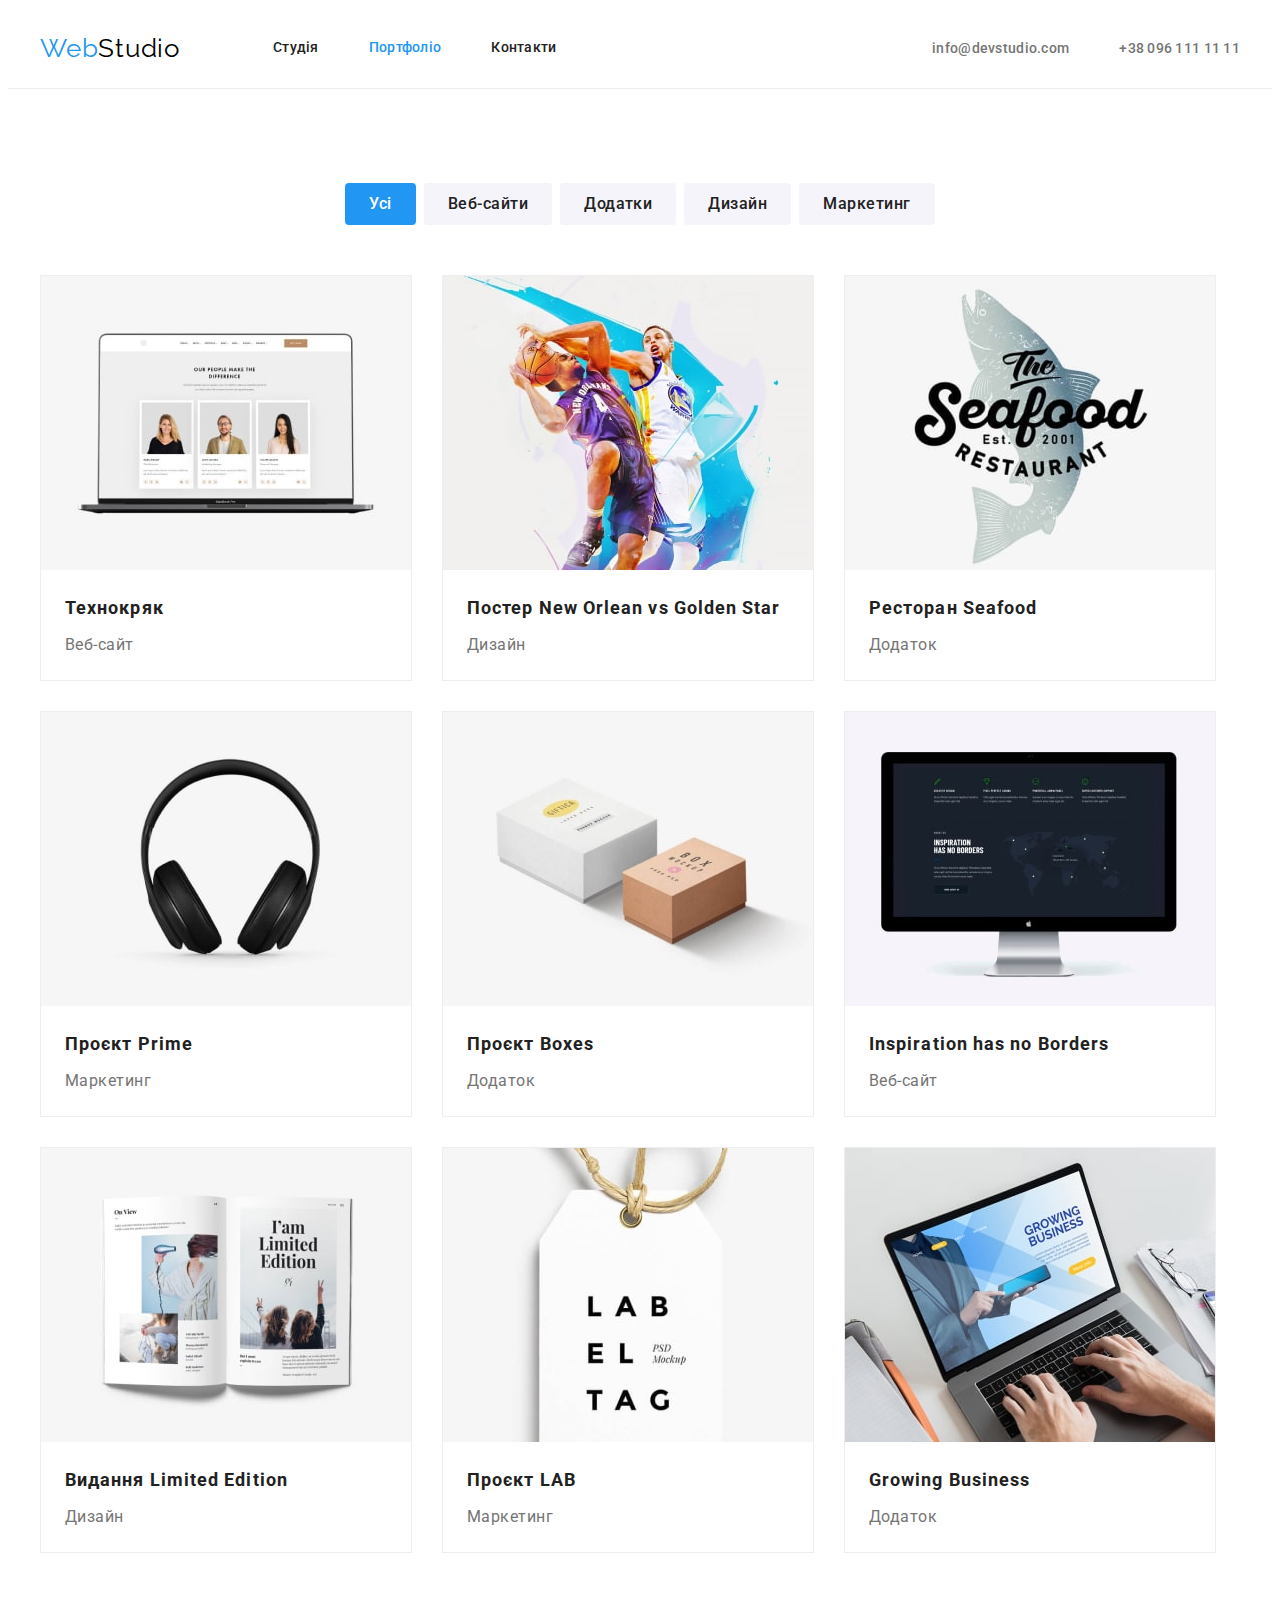
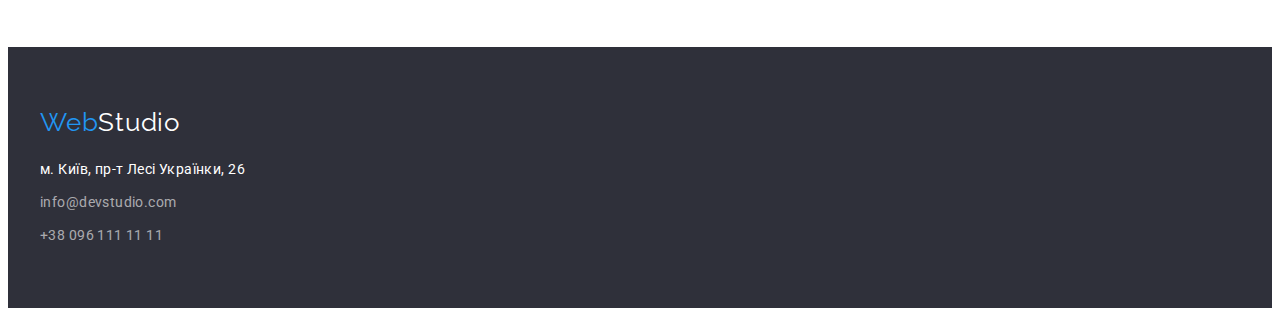
==== portfolio.html @ d5bdc5e8 "Initial commit" ====
<!DOCTYPE html>
<html lang="uk">
  <head>
    <meta charset="UTF-8" />
    <meta http-equiv="X-UA-Compatible" content="IE=edge" />
    <meta name="viewport" content="width=device-width, initial-scale=1.0" />

    <title>Portfolio</title>

    <!-- font famaly -->
    <link rel="preconnect" href="https://fonts.googleapis.com" />
    <link rel="preconnect" href="https://fonts.gstatic.com" crossorigin />
    <link
      href="https://fonts.googleapis.com/css2?family=Raleway:wght@700&family=Roboto:wght@400;500;700;900&display=swap"
      rel="stylesheet"
    />

    <!-- normalize -->
    <link
      rel="stylesheet"
      href="https://cdnjs.cloudflare.com/ajax/libs/modern-normalize/1.1.0/modern-normalize.min.css"
      integrity="sha512-wpPYUAdjBVSE4KJnH1VR1HeZfpl1ub8YT/NKx4PuQ5NmX2tKuGu6U/JRp5y+Y8XG2tV+wKQpNHVUX03MfMFn9Q=="
      crossorigin="anonymous"
      referrerpolicy="no-referrer"
    />

    <!-- base style -->
    <link rel="stylesheet" href="./css/styles.css" />
  </head>

  <!-- body -->

  <body>
    <!-- header -->

    <header class="header">
      <div class="header-container container">
        <nav class="header-nav">
          <a class="logo link" href="./index.html"
            >Web<span class="logo-header">Studio</span></a
          >
          <ul class="nav-list list">
            <li class="nav-item">
              <a href="./index.html" class="nav-link link">Студія</a>
            </li>
            <li class="nav-item">
              <a href="./portfolio.html" class="nav-link link current"
                >Портфоліо</a
              >
            </li>
            <li class="nav-item">
              <a href="" class="nav-link link">Контакти</a>
            </li>
          </ul>
        </nav>

        <ul class="nav-contacts list">
          <li>
            <a href="mailto:info@devstudio.com" class="header-contacts link"
              >info@devstudio.com</a
            >
          </li>
          <li>
            <a href="tel:+380961111111" class="header-contacts link"
              >+38 096 111 11 11</a
            >
          </li>
        </ul>
      </div>
    </header>

    <!-- main -->

    <main>
      <section class="filter-buttons section">
        <div class="container">
          <h1 class="visually-hidden">Buttons</h1>
          <ul class="btn-list list">
            <li class="btn-item">
              <button class="filter-btn active" type="button">Усі</button>
            </li>
            <li class="btn-item">
              <button class="filter-btn" type="button">Веб-сайти</button>
            </li>
            <li class="btn-item">
              <button class="filter-btn" type="button">Додатки</button>
            </li>
            <li class="btn-item">
              <button class="filter-btn" type="button">Дизайн</button>
            </li>
            <li class="btn-item">
              <button class="filter-btn" type="button">Маркетинг</button>
            </li>
          </ul>

          <ul class="portfolio list">
            <li class="portfolio-item">
              <img
                src="./images/portfolio/portfolio1.jpg"
                alt="portfolio"
                width="370"
                height="294"
              />
              <h3 class="filter-title">Технокряк</h3>
              <p class="filter-info">Веб-сайт</p>
            </li>
            <li class="portfolio-item">
              <img
                src="./images/portfolio/portfolio2.jpg"
                alt="portfolio"
                width="370"
                height="294"
              />
              <h3 lang="en" class="filter-title">
                Постер New Orlean vs Golden Star
              </h3>
              <p class="filter-info">Дизайн</p>
            </li>
            <li class="portfolio-item">
              <img
                src="./images/portfolio/portfolio3.jpg"
                alt="portfolio"
                width="370"
                height="294"
              />
              <h3 lang="en" class="filter-title">Ресторан Seafood</h3>
              <p class="filter-info">Додаток</p>
            </li>
            <li class="portfolio-item">
              <img
                src="./images/portfolio/portfolio4.jpg"
                alt="portfolio"
                width="370"
                height="294"
              />
              <h3 lang="en" class="filter-title">Проєкт Prime</h3>
              <p class="filter-info">Маркетинг</p>
            </li>
            <li class="portfolio-item">
              <img
                src="./images/portfolio/portfolio5.jpg"
                alt="portfolio"
                width="370"
                height="294"
              />
              <h3 lang="en" class="filter-title">Проєкт Boxes</h3>
              <p class="filter-info">Додаток</p>
            </li>
            <li class="portfolio-item">
              <img
                src="./images/portfolio/portfolio6.jpg"
                alt="portfolio"
                width="370"
                height="294"
              />
              <h3 lang="en" class="filter-title">Inspiration has no Borders</h3>
              <p class="filter-info">Веб-сайт</p>
            </li>
            <li class="portfolio-item">
              <img
                src="./images/portfolio/portfolio7.jpg"
                alt="portfolio"
                width="370"
                height="294"
              />
              <h3 lang="en" class="filter-title">Видання Limited Edition</h3>
              <p class="filter-info">Дизайн</p>
            </li>
            <li class="portfolio-item">
              <img
                src="./images/portfolio/portfolio8.jpg"
                alt="portfolio"
                width="370"
                height="294"
              />
              <h3 lang="en" class="filter-title">Проєкт LAB</h3>
              <p class="filter-info">Маркетинг</p>
            </li>
            <li class="portfolio-item">
              <img
                src="./images/portfolio/portfolio9.jpg"
                alt="portfolio"
                width="370"
                height="294"
              />
              <h3 lang="en" class="filter-title">Growing Business</h3>
              <p class="filter-info">Додаток</p>
            </li>
          </ul>
        </div>
      </section>
    </main>

    <!-- footer -->

    <footer class="footer">
      <div class="container">
        <a class="footer-logo link" href="./index.html"
          >Web<span class="logo-footer">Studio</span></a
        >
        <address style="font-style: normal">
          <ul class="footer-nav-list list">
            <li class="footer-item">
              <a
                class="footer-address link"
                href="https://goo.gl/maps/vNX5dQd5ckoSvN4Q9"
                target="_blank"
                rel="noopener noreferrer nofollow"
                >м. Київ, пр-т Лесі Українки, 26</a
              >
            </li>

            <li class="footer-item">
              <a href="mailto:info@devstudio.com" class="footer-contacts link"
                >info@devstudio.com</a
              >
            </li>

            <li class="footer-item">
              <a href="tel:+380961111111" class="footer-contacts link"
                >+38 096 111 11 11</a
              >
            </li>
          </ul>
        </address>
      </div>
    </footer>
  </body>
</html>
---- css/styles.css ----
:root {
  --attention-color: #2196f3;
  --text-color: #212121;
  --hat-color: #ffffff;
  --feature-color: #757575;
  --background-section: #2f303a;
}

body {
  font-family: "Roboto", Verdana, sans-serif;
  color: var(--text-color);
  font-size: 14px;
  background-color: var(--hat-color);
}

/* reset */
h1,
h2,
h3,
h4,
h5,
h6,
p {
  margin: 0;
}

.list {
  padding: 0;
  margin: 0;
  list-style: none;
}

.link {
  text-decoration: none;
  color: inherit;
}

img {
  display: block;
  max-width: 100%;
  height: auto;
}

address {
  font-style: normal;
}

/* components */

.container {
  width: 1200px;
  margin: 0 auto;
  padding: 0 15px;
}

.section {
  padding: 94px 0;
}

.section-title {
  margin-bottom: 50px;
  font-size: 36px;
  line-height: 1.16;
  text-align: center;
  letter-spacing: 0.03em;
}

.visually-hidden {
  position: absolute;
  width: 1px;
  height: 1px;
  margin: -1px;
  border: 0;
  padding: 0;

  white-space: nowrap;
  clip-path: inset(100%);
  clip: rect(0 0 0 0);
  overflow: hidden;
}

/* ----------header---------- */

.header {
  border-bottom: 1px solid #ececec;
}

.logo {
  font-family: "Raleway";
  font-size: 26px;
  line-height: 1.19;
  letter-spacing: 0.03em;
  margin-right: 93px;
  color: var(--attention-color);
}

.logo-header {
  color: #000000;
}

.nav-link {
  display: block;
  font-weight: 500;
  line-height: 1.14;
  letter-spacing: 0.02em;
  padding: 32px 0;

  color: var(--text-color);
}

.nav-link:hover,
.nav-link:focus,
.header-contacts:hover,
.header-contacts:focus,
.current {
  color: var(--attention-color);
}

.header-container {
  display: flex;
  align-items: center;
}

.header-nav {
  display: flex;
  align-items: center;
  margin-right: auto;
}

.nav-list {
  display: flex;
  align-items: center;
  gap: 50px;
}

.nav-contacts {
  display: flex;
  align-items: center;
  gap: 50px;
}

.header-contacts {
  font-weight: 500;
  line-height: 1.14;
  letter-spacing: 0.02em;
  padding: 32px 0;

  color: var(--feature-color);
}

/* ----------header---------- */

/* -------------hero----------- */

.hero {
  background-color: var(--background-section);
  padding: 200px 0;
  text-align: center;
}
.hero-title {
  margin-bottom: 30px;
  font-weight: 900;
  font-size: 44px;
  line-height: 1.36;
  letter-spacing: 0.06em;
  width: 696px;
  margin-left: auto;
  margin-right: auto;
  text-transform: uppercase;
  color: var(--hat-color);
}

.hero-btn {
  font-weight: 700;
  font-size: 16px;
  line-height: 1.88;
  padding: 10px 32px;
  letter-spacing: 0.06em;
  border-radius: 4px;
  cursor: pointer;
  border-color: transparent;
  box-shadow: 0px 4px 4px rgba(0, 0, 0, 0.15);
  color: var(--hat-color);
  background-color: var(--attention-color);
}

.hero-btn:hover,
.hero-btn:focus {
  background-color: var(--hat-color);
  color: var(--attention-color);
}

/* -------------about----------- */

.about {
  padding-bottom: 0;
}

.about-list {
  display: flex;
  gap: 30px;
}

.about-item {
  width: 270px;
}

.about-title {
  font-size: 14px;
  margin-bottom: 10px;
  line-height: 16px;
  letter-spacing: 0.03em;
  text-transform: uppercase;

  color: var(--text-color);
}

.about-text {
  line-height: 1.71;
  letter-spacing: 0.03em;
  color: var(--feature-color);
}

/* -------------activity----------- */

.activity-list {
  gap: 30px;
}

/* ----------team---------- */

.team {
  background-color: #f5f4fa;
}

.team-list {
  gap: 30px;
}

.team-item {
  padding-bottom: 30px;
  text-align: center;
  background-color: var(--hat-color);
  box-shadow: 0px 1px 3px rgba(0, 0, 0, 0.12), 0px 1px 1px rgba(0, 0, 0, 0.14),
    0px 2px 1px rgba(0, 0, 0, 0.2);
  border-radius: 0px 0px 4px 4px;
}

.team-name {
  margin-top: 30px;
  margin-bottom: 10px;
  font-weight: 500;
  font-size: 16px;
  line-height: 1.18;
  letter-spacing: 0.03em;
}

.team-position {
  margin-bottom: 0;
  font-size: 16px;
  line-height: 1.18;
  letter-spacing: 0.03em;

  color: var(--feature-color);
}

/* ----------footer---------- */

.footer {
  padding: 60px 0;
  background-color: var(--background-section);
}

.footer-logo {
  font-family: "Raleway";
  font-size: 26px;
  line-height: 1.19;
  letter-spacing: 0.03em;
  display: block;
  margin-bottom: 20px;
  color: var(--attention-color);
}

.logo-footer {
  color: var(--hat-color);
}

.footer-item {
  margin-bottom: 9px;
}

.footer-item:last-child {
  margin-bottom: 0;
}

.footer-address {
  line-height: 1.71;
  letter-spacing: 0.03em;
  color: var(--hat-color);
}

.footer-contacts {
  line-height: 1.71;
  letter-spacing: 0.03em;
  color: rgba(255, 255, 255, 0.6);
}

.nav-link:hover,
.nav-link:focus,
.footer-contacts:hover,
.footer-contacts:focus {
  color: var(--attention-color);
}

/* ----------portfolio-html---------- */

.filter-btn {
  font-family: "Roboto", sans-serif;
  font-weight: 500;
  font-size: 16px;
  line-height: 1.62;
  text-align: center;
  letter-spacing: 0.03em;
  cursor: pointer;
  padding: 6px 22px;
  color: var(--text-color);
  background-color: #f5f4fa;
  border-radius: 4px;
  border-color: transparent;
}

.filter-btn.active {
  background-color: var(--attention-color);
  color: var(--hat-color);
}

.filter-btn:hover,
.filter-btn:focus {
  background-color: var(--attention-color);
  color: var(--hat-color);
}

.btn-list {
  display: flex;
  align-items: center;
  justify-content: center;
  gap: 8px;
  margin-bottom: 50px;
  padding: 0;
}

.filter-title {
  padding: 20px 24px 0 24px;
  font-size: 18px;
  line-height: 2;
  letter-spacing: 0.06em;
  margin-bottom: 4px;
}

.filter-info {
  padding: 0px 24px 20px 24px;
  font-size: 16px;
  line-height: 1.88;

  letter-spacing: 0.03em;

  color: var(--feature-color);
}

.portfolio {
  display: flex;
  flex-wrap: wrap;
  gap: 30px;
  padding: 0;
  list-style: none;
}

.portfolio-item {
  width: 370px;
  background-color: var(--hat-color);
  border: 1px solid #eeeeee;
}
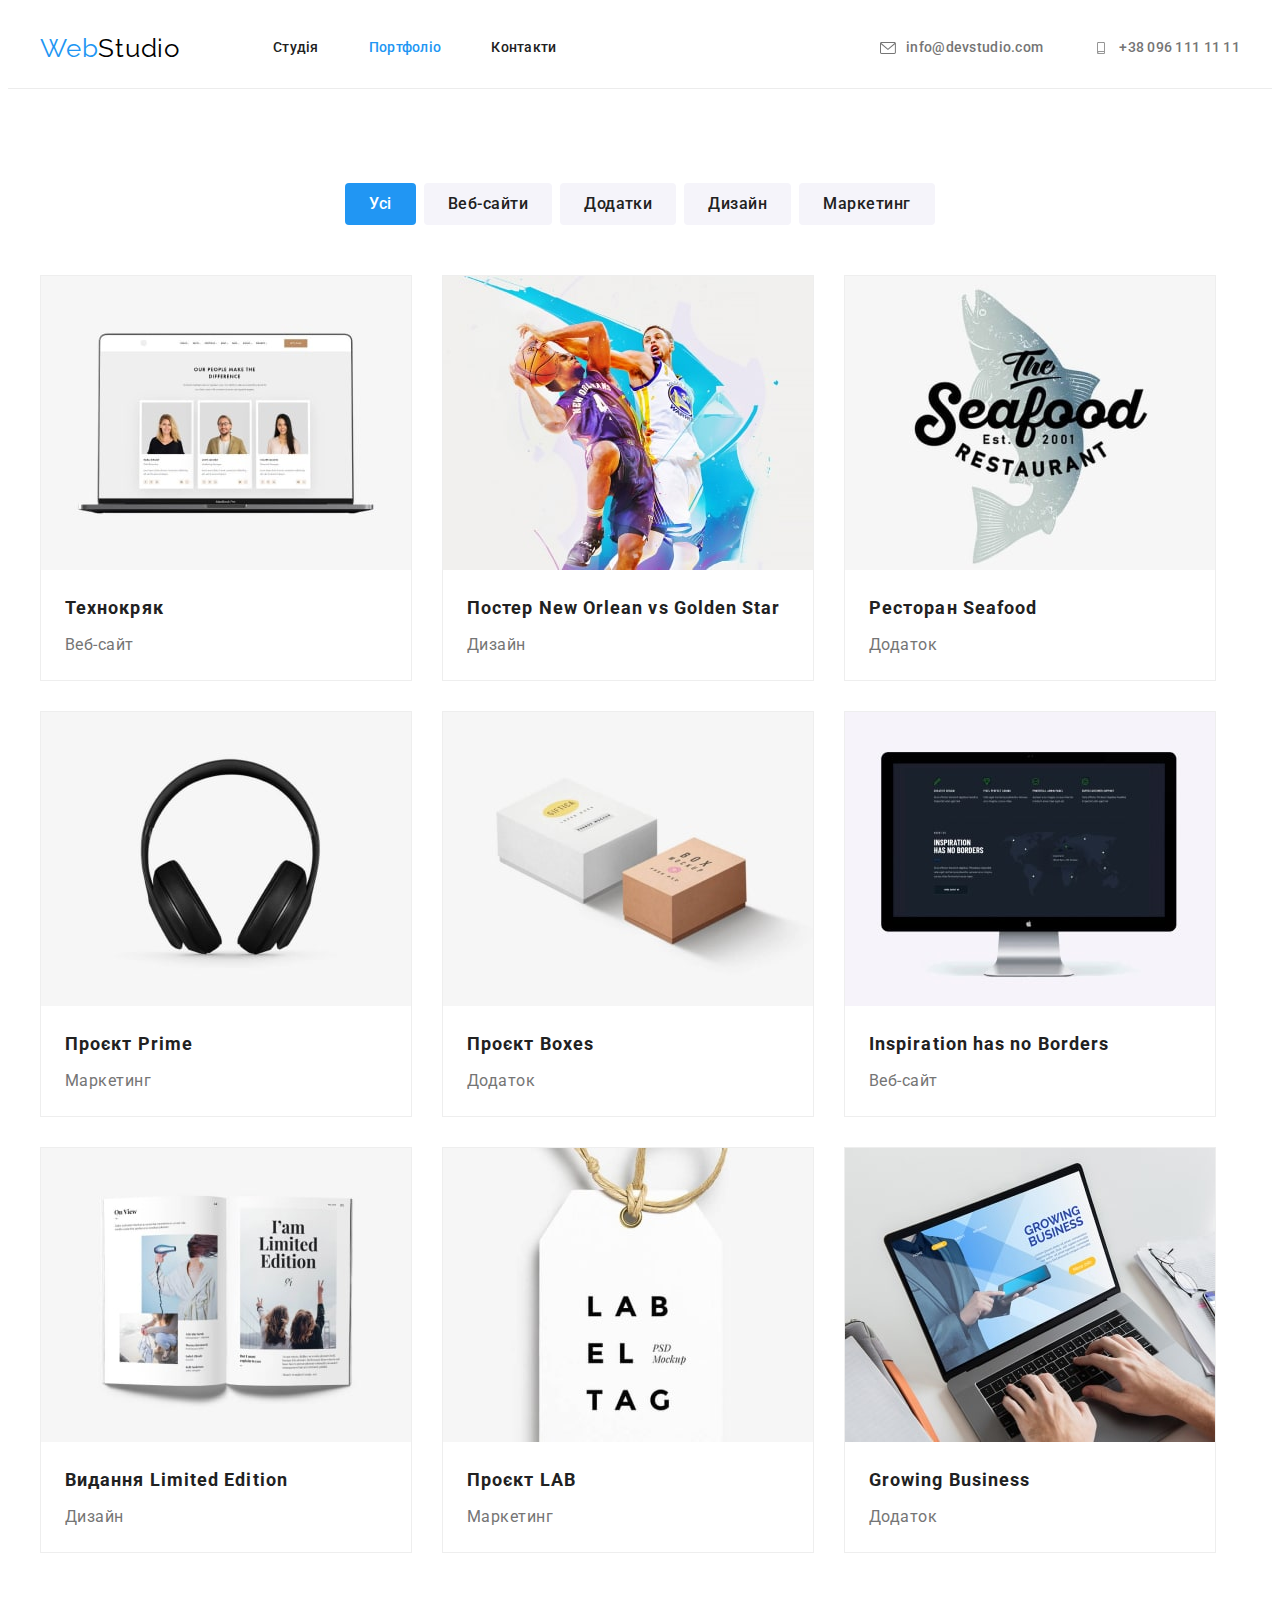
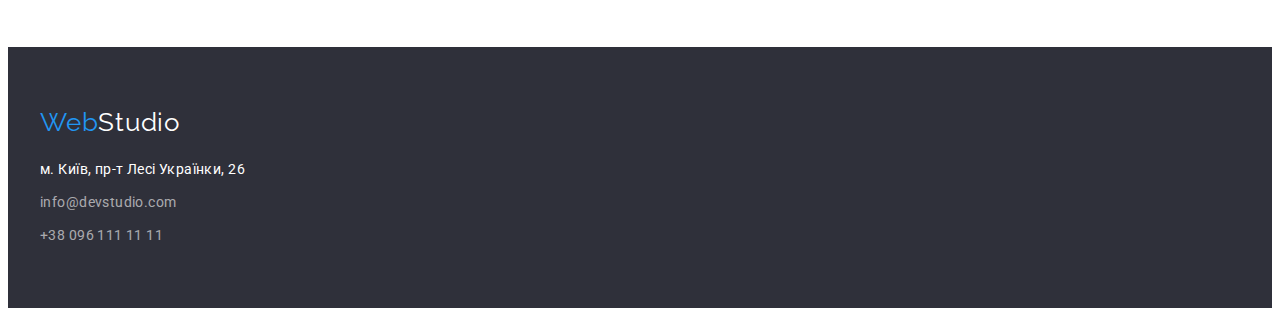
==== commit 48246b92: "add-icons" ====
--- a/portfolio.html
+++ b/portfolio.html
@@ -57,12 +57,18 @@
         <ul class="nav-contacts list">
           <li>
             <a href="mailto:info@devstudio.com" class="header-contacts link"
-              >info@devstudio.com</a
+              ><svg class="contact-icons" width="16" height="12">
+                <use href="./images/icons/icons.svg#icon-envelope"></use>
+              </svg>
+              info@devstudio.com</a
             >
           </li>
           <li>
-            <a href="tel:+380961111111" class="header-contacts link"
-              >+38 096 111 11 11</a
+            <a href="tel:+380961111111" class="header-contacts link">
+              <svg class="contact-icons" width="16" height="12">
+                <use href="./images/icons/icons.svg#icon-smartphone"></use>
+              </svg>
+              +38 096 111 11 11</a
             >
           </li>
         </ul>
--- a/css/styles.css
+++ b/css/styles.css
@@ -140,6 +140,9 @@
 }
 
 .header-contacts {
+  display: flex;
+  align-items: center;
+  gap: 10px;
   font-weight: 500;
   line-height: 1.14;
   letter-spacing: 0.02em;
@@ -148,7 +151,9 @@
   color: var(--feature-color);
 }
 
-/* ----------header---------- */
+.contact-icons {
+  fill: currentColor;
+}
 
 /* -------------hero----------- */
 
@@ -190,6 +195,22 @@
   color: var(--attention-color);
 }
 
+.hero-container {
+  max-width: 1600px;
+  height: 600px;
+  margin-left: auto;
+  margin-right: auto;
+  background-image: linear-gradient(
+      to top,
+      rgba(47, 48, 58, 0.4),
+      rgba(47, 48, 58, 0.4)
+    ),
+    url(../images/hero/hero-Img.jpg);
+  background-position: center;
+  background-repeat: no-repeat;
+  background-size: cover;
+}
+
 /* -------------about----------- */
 
 .about {
@@ -199,6 +220,18 @@
 .about-list {
   display: flex;
   gap: 30px;
+}
+
+.about-container {
+  padding-bottom: 30px;
+}
+
+.about-icons {
+  margin-right: 19px;
+  justify-content: center;
+  align-items: center;
+  border-radius: 4px;
+  background-color: #f5f4fa;
 }
 
 .about-item {
@@ -264,6 +297,43 @@
   color: var(--feature-color);
 }
 
+.socials {
+  display: flex;
+  justify-content: center;
+  align-items: center;
+}
+
+.socials-link {
+  display: flex;
+  justify-content: center;
+  align-items: center;
+  width: 44px;
+  height: 44px;
+  border-radius: 50%;
+  background-color: #2196f3;
+}
+
+/* ----------client---------- */
+
+.client-container {
+  display: flex;
+}
+
+.client-icons {
+  fill: #AFB1B8;;
+  margin-top: 114px;
+  margin-right: 30px;
+  justify-content: center;
+  align-items: center;
+  border: 1px solid #afb1b8;
+  border-radius: 4px;
+}
+
+.client-icons:hover, .client-icons:focus {
+  fill: var(--attention-color);
+  border: 1px solid var(--attention-color);
+}
+
 /* ----------footer---------- */
 
 .footer {
@@ -338,6 +408,7 @@
 .filter-btn:focus {
   background-color: var(--attention-color);
   color: var(--hat-color);
+  box-shadow: 0px 3px 1px rgba(0, 0, 0, 0.1), 0px 1px 2px rgba(0, 0, 0, 0.08), 0px 2px 2px rgba(0, 0, 0, 0.12);
 }
 
 .btn-list {
@@ -380,3 +451,8 @@
   background-color: var(--hat-color);
   border: 1px solid #eeeeee;
 }
+
+.portfolio-item:hover,
+.portfolio-item:focus {
+  box-shadow: 0px 1px 1px rgba(0, 0, 0, 0.12), 0px 4px 4px rgba(0, 0, 0, 0.06), 1px 4px 6px rgba(0, 0, 0, 0.16);
+}
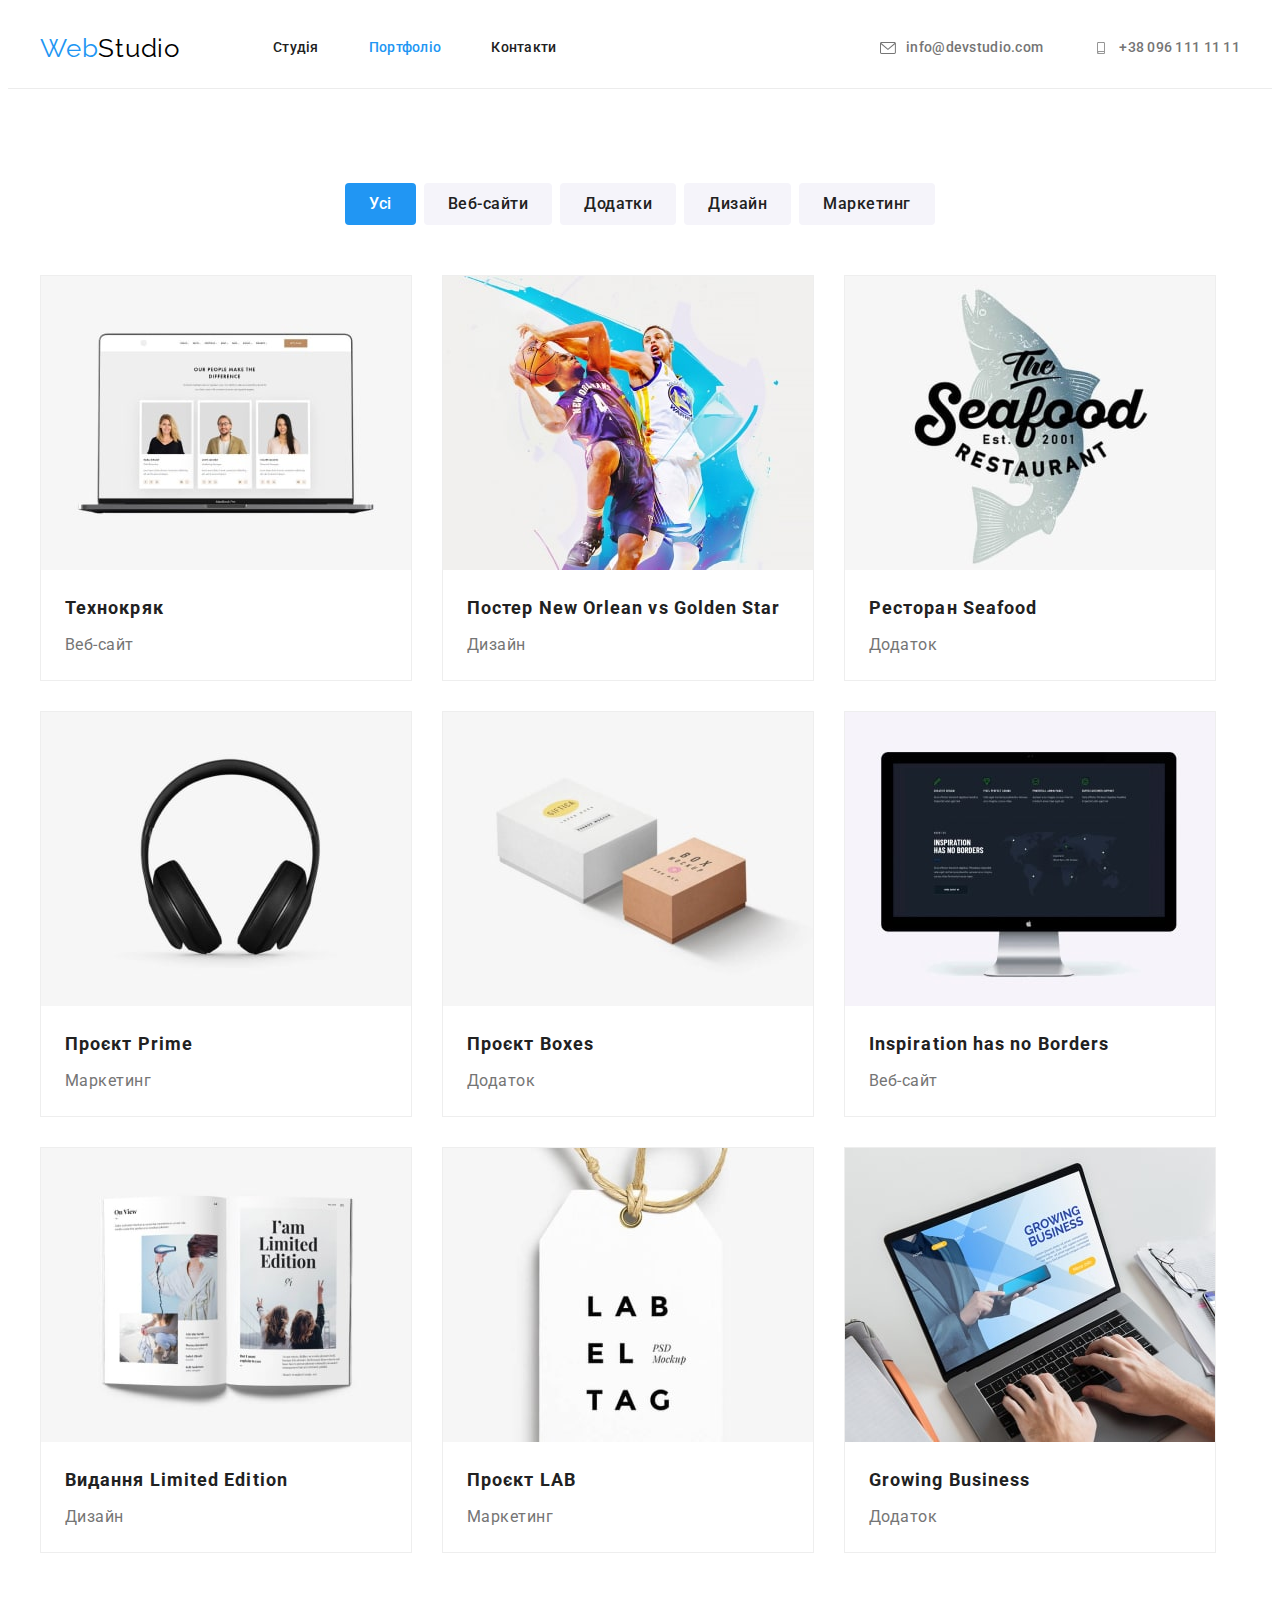
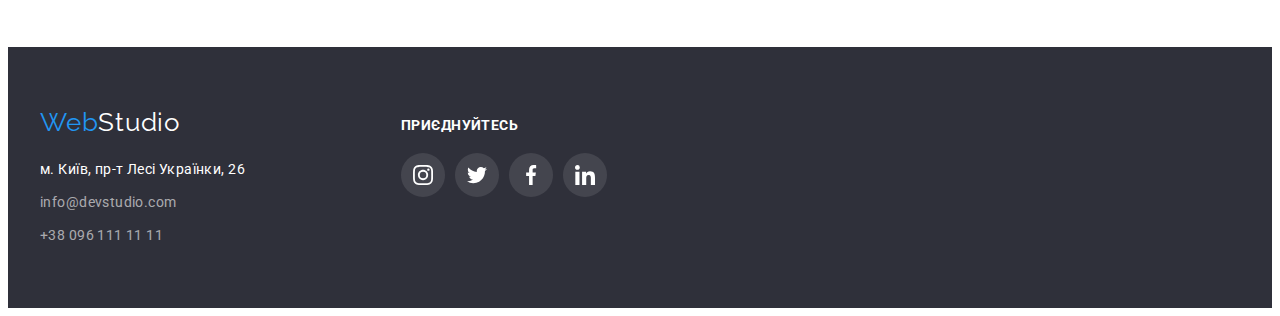
==== commit 83234254: "finished-hw-4" ====
--- a/portfolio.html
+++ b/portfolio.html
@@ -200,35 +200,100 @@
     <!-- footer -->
 
     <footer class="footer">
-      <div class="container">
-        <a class="footer-logo link" href="./index.html"
-          >Web<span class="logo-footer">Studio</span></a
-        >
-        <address style="font-style: normal">
-          <ul class="footer-nav-list list">
-            <li class="footer-item">
+      <div class="footer-container container">
+        <div class="address">
+          <a class="footer-logo link" href="./index.html"
+            >Web<span class="logo-footer">Studio</span></a
+          >
+          <address style="font-style: normal">
+            <ul class="footer-nav-list list">
+              <li class="footer-item">
+                <a
+                  class="footer-address link"
+                  href="https://goo.gl/maps/vNX5dQd5ckoSvN4Q9"
+                  target="_blank"
+                  rel="noopener noreferrer nofollow"
+                  >м. Київ, пр-т Лесі Українки, 26</a
+                >
+              </li>
+
+              <li class="footer-item">
+                <a href="mailto:info@devstudio.com" class="footer-contacts link"
+                  >info@devstudio.com</a
+                >
+              </li>
+
+              <li class="footer-item">
+                <a href="tel:+380961111111" class="footer-contacts link"
+                  >+38 096 111 11 11</a
+                >
+              </li>
+            </ul>
+          </address>
+        </div>
+
+        <!-- join -->
+
+        <div class="join">
+          <h2 class="join-title">ПРИЄДНУЙТЕСЬ</h2>
+          <ul class="join-list list">
+            <li class="join-item">
               <a
-                class="footer-address link"
-                href="https://goo.gl/maps/vNX5dQd5ckoSvN4Q9"
+                class="join-link link"
+                href="https://www.instagram.com/"
                 target="_blank"
-                rel="noopener noreferrer nofollow"
-                >м. Київ, пр-т Лесі Українки, 26</a
-              >
-            </li>
-
-            <li class="footer-item">
-              <a href="mailto:info@devstudio.com" class="footer-contacts link"
-                >info@devstudio.com</a
-              >
-            </li>
-
-            <li class="footer-item">
-              <a href="tel:+380961111111" class="footer-contacts link"
-                >+38 096 111 11 11</a
-              >
+                rel="noopener noreferrer"
+                aria-label="Instagram icon"
+              >
+                <svg class="join-icons" width="20" height="20">
+                  <use href="./images/icons/icons.svg#icon-instagram"></use>
+                </svg>
+              </a>
+            </li>
+
+            <li class="join-item">
+              <a
+                class="join-link link"
+                href="https://twitter.com/"
+                target="_blank"
+                rel="noopener noreferrer"
+                aria-label="Twitter icon"
+              >
+                <svg class="join-icons" width="20" height="20">
+                  <use href="./images/icons/icons.svg#icon-twitter"></use>
+                </svg>
+              </a>
+            </li>
+
+            <li class="join-item">
+              <a
+                class="join-link link"
+                href="https://uk-ua.facebook.com/"
+                target="_blank"
+                rel="noopener noreferrer"
+                aria-label="Facebook icon"
+              >
+                <svg class="join-icons" width="20" height="20">
+                  <use href="./images/icons/icons.svg#icon-facebook"></use>
+                </svg>
+              </a>
+            </li>
+
+            <li class="join-item">
+              <a
+                class="join-link link"
+                href="https://ua.linkedin.com/"
+                target="_blank"
+                rel="noopener noreferrer"
+                aria-label="Linkedin icon"
+              >
+                <svg class="join-icons" width="20" height="20">
+                  <use href="./images/icons/icons.svg#icon-linkedin"></use>
+                </svg>
+              </a>
             </li>
           </ul>
-        </address>
+        </div>
       </div>
     </footer>
   </body>
--- a/css/styles.css
+++ b/css/styles.css
@@ -223,15 +223,17 @@
 }
 
 .about-container {
-  padding-bottom: 30px;
-}
-
-.about-icons {
-  margin-right: 19px;
+  display: flex;
+  width: 270px;
+  height: 120px;
+  margin-bottom: 30px;
   justify-content: center;
   align-items: center;
   border-radius: 4px;
   background-color: #f5f4fa;
+}
+
+.about-icons {
 }
 
 .about-item {
@@ -271,7 +273,6 @@
 }
 
 .team-item {
-  padding-bottom: 30px;
   text-align: center;
   background-color: var(--hat-color);
   box-shadow: 0px 1px 3px rgba(0, 0, 0, 0.12), 0px 1px 1px rgba(0, 0, 0, 0.14),
@@ -279,8 +280,12 @@
   border-radius: 0px 0px 4px 4px;
 }
 
+.team-wrapper {
+  padding-top: 30px;
+  padding-bottom: 30px;
+}
+
 .team-name {
-  margin-top: 30px;
   margin-bottom: 10px;
   font-weight: 500;
   font-size: 16px;
@@ -289,7 +294,7 @@
 }
 
 .team-position {
-  margin-bottom: 0;
+  margin-bottom: 16px;
   font-size: 16px;
   line-height: 1.18;
   letter-spacing: 0.03em;
@@ -307,29 +312,40 @@
   display: flex;
   justify-content: center;
   align-items: center;
+  width: 100%;
+  height: 100%;
+  border-radius: 50%;
+  fill: #afb1b8;
+}
+
+.socials-link:hover,
+.socials-link:focus {
+  background-color: var(--attention-color);
+  fill: var(--hat-color);
+}
+
+.social-item {
   width: 44px;
   height: 44px;
-  border-radius: 50%;
-  background-color: #2196f3;
 }
 
 /* ----------client---------- */
 
 .client-container {
   display: flex;
+  gap: 30px;
 }
 
 .client-icons {
-  fill: #AFB1B8;;
-  margin-top: 114px;
-  margin-right: 30px;
+  fill: #afb1b8;
   justify-content: center;
   align-items: center;
   border: 1px solid #afb1b8;
   border-radius: 4px;
 }
 
-.client-icons:hover, .client-icons:focus {
+.client-icons:hover,
+.client-icons:focus {
   fill: var(--attention-color);
   border: 1px solid var(--attention-color);
 }
@@ -339,6 +355,11 @@
 .footer {
   padding: 60px 0;
   background-color: var(--background-section);
+}
+
+.footer-container {
+  display: flex;
+  gap: 156px;
 }
 
 .footer-logo {
@@ -380,6 +401,52 @@
 .footer-contacts:hover,
 .footer-contacts:focus {
   color: var(--attention-color);
+}
+
+/* ----------join---------- */
+.join {
+  margin-top: 10px;
+}
+
+.join-title {
+  display: flex;
+  align-items: center;
+  margin-bottom: 20px;
+
+  font-size: 14px;
+  line-height: 16px;
+  letter-spacing: 0.03em;
+  text-transform: uppercase;
+
+  color: var(--hat-color);
+}
+
+.join-list {
+  display: flex;
+  justify-content: center;
+  align-items: center;
+  gap: 10px;
+}
+
+.join-link {
+  display: flex;
+  justify-content: center;
+  align-items: center;
+  width: 100%;
+  height: 100%;
+  border-radius: 50%;
+  background-color: rgba(255, 255, 255, 0.1);
+  fill: var(--hat-color);
+}
+
+.join-link:hover,
+.join-link:focus {
+  background-color: var(--attention-color);
+}
+
+.join-item {
+  width: 44px;
+  height: 44px;
 }
 
 /* ----------portfolio-html---------- */
@@ -408,7 +475,8 @@
 .filter-btn:focus {
   background-color: var(--attention-color);
   color: var(--hat-color);
-  box-shadow: 0px 3px 1px rgba(0, 0, 0, 0.1), 0px 1px 2px rgba(0, 0, 0, 0.08), 0px 2px 2px rgba(0, 0, 0, 0.12);
+  box-shadow: 0px 3px 1px rgba(0, 0, 0, 0.1), 0px 1px 2px rgba(0, 0, 0, 0.08),
+    0px 2px 2px rgba(0, 0, 0, 0.12);
 }
 
 .btn-list {
@@ -454,5 +522,6 @@
 
 .portfolio-item:hover,
 .portfolio-item:focus {
-  box-shadow: 0px 1px 1px rgba(0, 0, 0, 0.12), 0px 4px 4px rgba(0, 0, 0, 0.06), 1px 4px 6px rgba(0, 0, 0, 0.16);
-}
+  box-shadow: 0px 1px 1px rgba(0, 0, 0, 0.12), 0px 4px 4px rgba(0, 0, 0, 0.06),
+    1px 4px 6px rgba(0, 0, 0, 0.16);
+}
